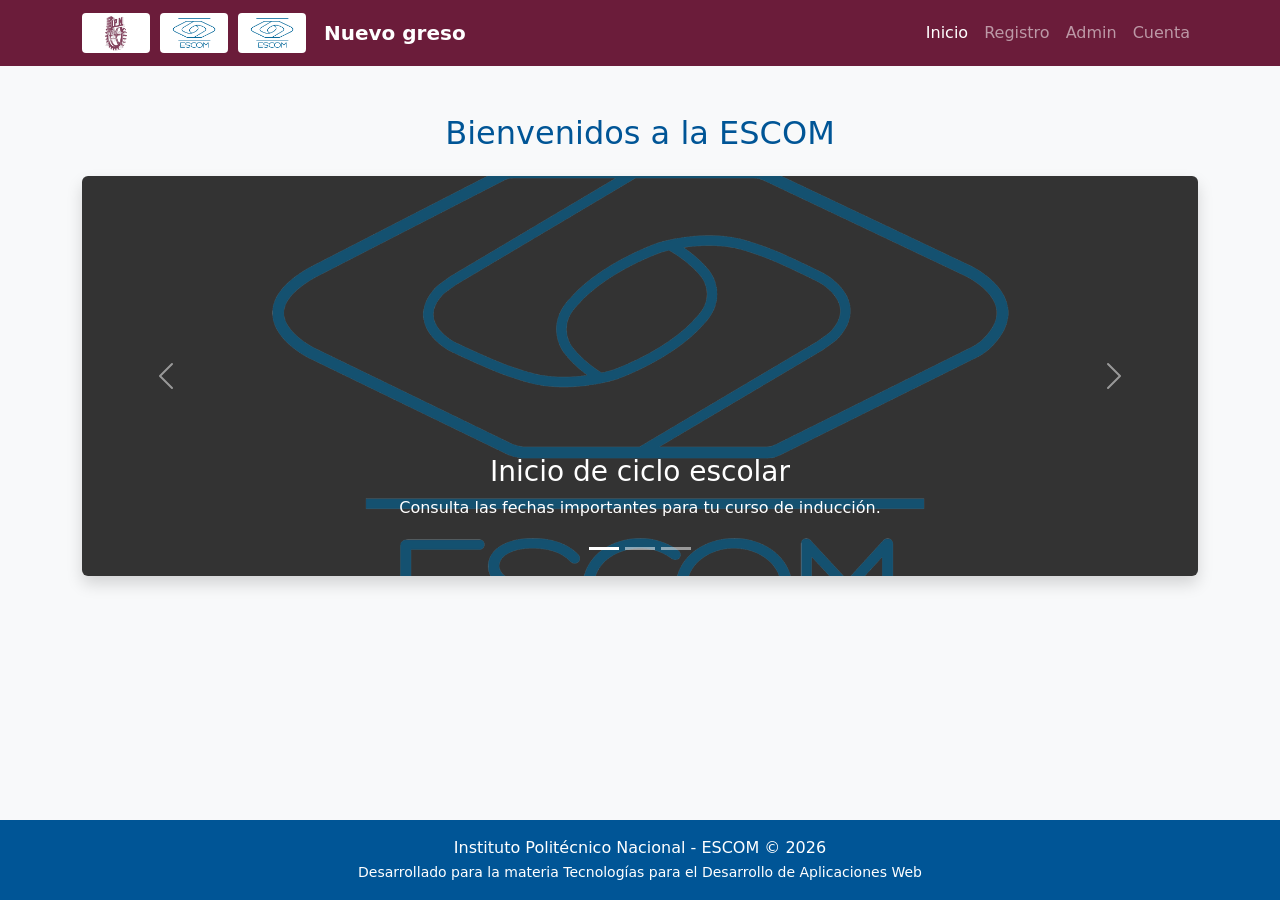
==== index.html @ b0d28801 "primer commit avance f1" ====
<!DOCTYPE html>
<html lang="es">
<head>
    <meta charset="UTF-8">
    <meta name="viewport" content="width=device-width, initial-scale=1.0">
    <title>Inicio - Nuevo Ingreso ESCOM</title>
    <!-- Bootstrap 5 CSS -->
    <link href="https://cdn.jsdelivr.net/npm/bootstrap@5.0.2/dist/css/bootstrap.min.css" rel="stylesheet" integrity="sha384-EVSTQN3/azprG1Anm3QDgpJLIm9Nao0Yz1ztcQTwFspd3yD65VohhpuuCOmLASjC" crossorigin="anonymous">
    <style>
        :root { --ipn-guinda: #6B1C3A; --escom-azul: #005596; }
        body { background-color: #f8f9fa; min-height: 100vh; display: flex; flex-direction: column; }
        .navbar { background-color: var(--ipn-guinda); }
        .navbar-brand img { height: 40px; margin-right: 10px; background-color: white; border-radius: 4px; padding: 2px; }
        main { flex: 1; }
        footer { background-color: var(--escom-azul); color: white; text-align: center; padding: 1rem 0; margin-top: auto; }
        .carousel-item { height: 400px; background-color: #333; }
        .carousel-item img { object-fit: cover; height: 100%; width: 100%; opacity: 0.6; }
    </style>
</head>
<body>

    <!-- Menú de Navegación -->
    <nav class="navbar navbar-expand-lg navbar-dark sticky-top">
        <div class="container">
            <a class="navbar-brand d-flex align-items-center" href="index.html">
                <img src="/imgs/IPN-Logo.png" alt="Logo IPN">
                <img src="/imgs/escudo_ESCOM.png" alt="Logo ESCOM">
                <img src="/imgs/escudo_ESCOM.png" alt="Logo Equipo">
                <span class="ms-2 fs-5 fw-bold d-none d-sm-block">Nuevo greso</span>
            </a>
            <button class="navbar-toggler" type="button" data-bs-toggle="collapse" data-bs-target="#navbarNav">
                <span class="navbar-toggler-icon"></span>
            </button>
            <div class="collapse navbar-collapse justify-content-end" id="navbarNav">
                <ul class="navbar-nav">
                    <li class="nav-item"><a class="nav-link active" href="index.html">Inicio</a></li>
                    <li class="nav-item"><a class="nav-link" href="registro.html">Registro</a></li>
                    <li class="nav-item"><a class="nav-link" href="admin.html">Admin</a></li>
                    <li class="nav-item"><a class="nav-link" href="cuenta.html">Cuenta</a></li>
                </ul>
            </div>
        </div>
    </nav>

    <main class="container my-5">
        <h2 class="text-center mb-4" style="color: var(--escom-azul);">Bienvenidos a la ESCOM</h2>
        
        <div id="noticiasSlider" class="carousel slide shadow rounded overflow-hidden" data-bs-ride="carousel">
            <div class="carousel-indicators">
                <button type="button" data-bs-target="#noticiasSlider" data-bs-slide-to="0" class="active"></button>
                <button type="button" data-bs-target="#noticiasSlider" data-bs-slide-to="1"></button>
                <button type="button" data-bs-target="#noticiasSlider" data-bs-slide-to="2"></button>
            </div>
            <div class="carousel-inner">
                <div class="carousel-item active">
                    <img src="/imgs/escudo_ESCOM.png" alt="Bienvenida">
                    <div class="carousel-caption d-none d-md-block">
                        <h3>Inicio de ciclo escolar</h3>
                        <p>Consulta las fechas importantes para tu curso de inducción.</p>
                    </div>
                </div>
                <div class="carousel-item">
                    <img src="/imgs/IPN-Logo.png" alt="Credencial">
                    <div class="carousel-caption d-none d-md-block">
                        <h3>Trámite de Credencial</h3>
                        <p>Revisa los requisitos para obtener tu credencial del IPN.</p>
                    </div>
                </div>
                <div class="carousel-item">
                    <img src="[https://images.unsplash.com/photo-1531482615713-2afd69097998?auto=format&fit=crop&w=1000&q=80](https://images.unsplash.com/photo-1531482615713-2afd69097998?auto=format&fit=crop&w=1000&q=80)" alt="Clubes">
                    <div class="carousel-caption d-none d-md-block">
                        <h3>Actividades Deportivas y Culturales</h3>
                        <p>Conoce los clubes de algoritmos, robótica y deportes.</p>
                    </div>
                </div>
            </div>
            <button class="carousel-control-prev" type="button" data-bs-target="#noticiasSlider" data-bs-slide="prev">
                <span class="carousel-control-prev-icon" aria-hidden="true"></span>
                <span class="visually-hidden">Anterior</span>
            </button>
            <button class="carousel-control-next" type="button" data-bs-target="#noticiasSlider" data-bs-slide="next">
                <span class="carousel-control-next-icon" aria-hidden="true"></span>
                <span class="visually-hidden">Siguiente</span>
            </button>
        </div>
    </main>

    <footer>
        <div class="container">
            <p class="mb-0">Instituto Politécnico Nacional - ESCOM &copy; 2026</p>
            <small>Desarrollado para la materia Tecnologías para el Desarrollo de Aplicaciones Web</small>
        </div>
    </footer>

    <!-- Bootstrap 5 JS -->
    <script src="https://cdn.jsdelivr.net/npm/bootstrap@5.0.2/dist/js/bootstrap.bundle.min.js" integrity="sha384-MrcW6ZMFYlzcLA8Nl+NtUVF0sA7MsXsP1UyJoMp4YLEuNSfAP+JcXn/tWtIaxVXM" crossorigin="anonymous"></script>
</body>
</html>
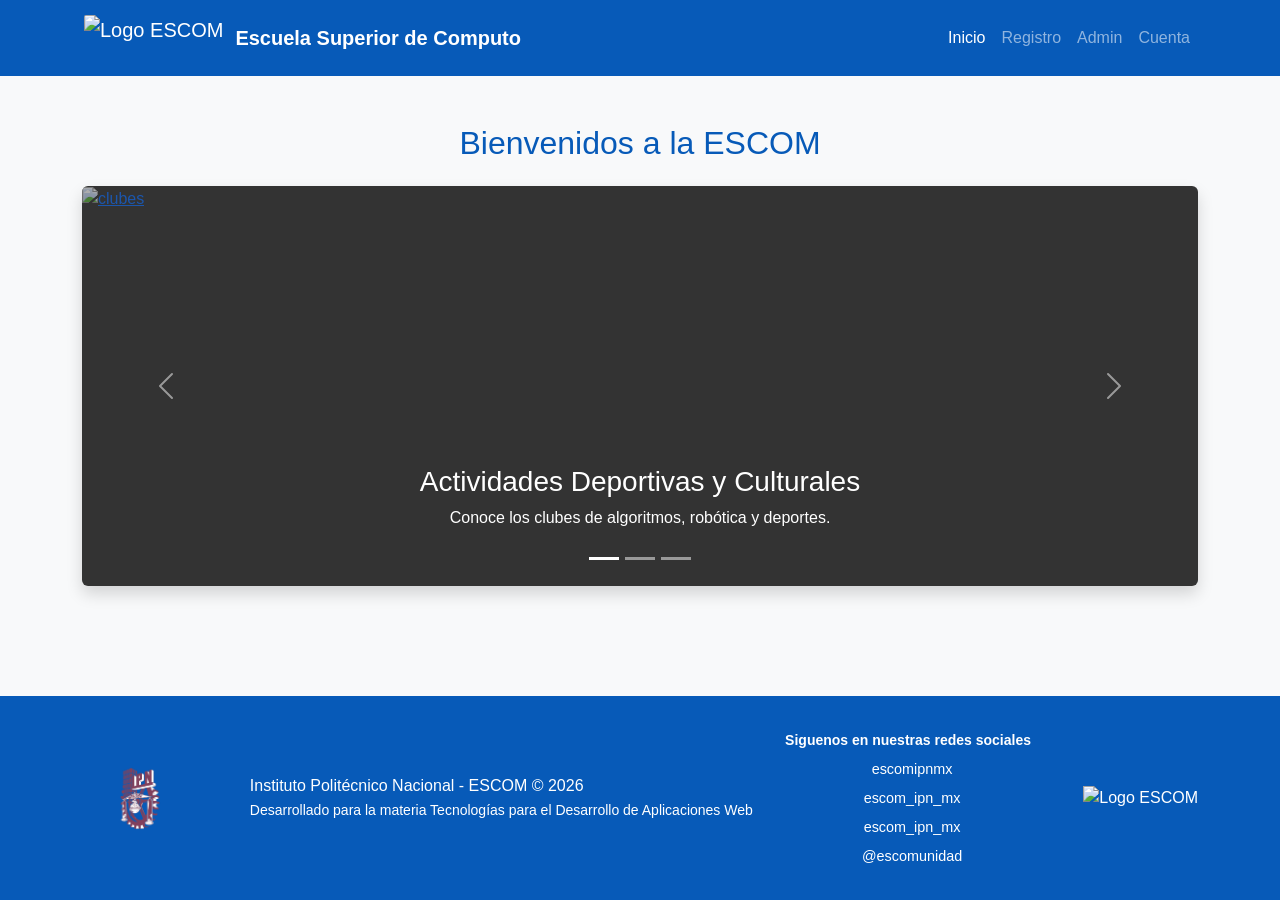
==== commit d9fd7fd7: "chequenlo" ====
--- a/index.html
+++ b/index.html
@@ -3,19 +3,10 @@
 <head>
     <meta charset="UTF-8">
     <meta name="viewport" content="width=device-width, initial-scale=1.0">
-    <title>Inicio - Nuevo Ingreso ESCOM</title>
+    <title>Escuela Superior de Cómputo - IPN</title>
     <!-- Bootstrap 5 CSS -->
     <link href="https://cdn.jsdelivr.net/npm/bootstrap@5.0.2/dist/css/bootstrap.min.css" rel="stylesheet" integrity="sha384-EVSTQN3/azprG1Anm3QDgpJLIm9Nao0Yz1ztcQTwFspd3yD65VohhpuuCOmLASjC" crossorigin="anonymous">
-    <style>
-        :root { --ipn-guinda: #6B1C3A; --escom-azul: #005596; }
-        body { background-color: #f8f9fa; min-height: 100vh; display: flex; flex-direction: column; }
-        .navbar { background-color: var(--ipn-guinda); }
-        .navbar-brand img { height: 40px; margin-right: 10px; background-color: white; border-radius: 4px; padding: 2px; }
-        main { flex: 1; }
-        footer { background-color: var(--escom-azul); color: white; text-align: center; padding: 1rem 0; margin-top: auto; }
-        .carousel-item { height: 400px; background-color: #333; }
-        .carousel-item img { object-fit: cover; height: 100%; width: 100%; opacity: 0.6; }
-    </style>
+    <link rel="stylesheet" href="css/estilos.css">
 </head>
 <body>
 
@@ -23,10 +14,8 @@
     <nav class="navbar navbar-expand-lg navbar-dark sticky-top">
         <div class="container">
             <a class="navbar-brand d-flex align-items-center" href="index.html">
-                <img src="/imgs/IPN-Logo.png" alt="Logo IPN">
-                <img src="/imgs/escudo_ESCOM.png" alt="Logo ESCOM">
-                <img src="/imgs/escudo_ESCOM.png" alt="Logo Equipo">
-                <span class="ms-2 fs-5 fw-bold d-none d-sm-block">Nuevo greso</span>
+                <img src="imgs/logoESCOMBlanco.png" alt="Logo ESCOM">
+                <span class="ms-2 fs-5 fw-bold d-none d-sm-block">Escuela Superior de Computo</span>
             </a>
             <button class="navbar-toggler" type="button" data-bs-toggle="collapse" data-bs-target="#navbarNav">
                 <span class="navbar-toggler-icon"></span>
@@ -53,21 +42,27 @@
             </div>
             <div class="carousel-inner">
                 <div class="carousel-item active">
-                    <img src="/imgs/escudo_ESCOM.png" alt="Bienvenida">
+                    <a href="https://www.escom.ipn.mx/nuevoingreso25_2/">
+                        <img class="carrusel" src="imgs/letrasESCOM.png" alt="Nuevo Ingreso">
+                    </a>
                     <div class="carousel-caption d-none d-md-block">
                         <h3>Inicio de ciclo escolar</h3>
                         <p>Consulta las fechas importantes para tu curso de inducción.</p>
                     </div>
                 </div>
                 <div class="carousel-item">
-                    <img src="/imgs/IPN-Logo.png" alt="Credencial">
+                    <a href="https://www.escom.ipn.mx/SSEIS/gestionescolar/servicios/tramite.php">
+                        <img src="imgs/credencial.png" alt="Credencial">
+                    </a>
                     <div class="carousel-caption d-none d-md-block">
                         <h3>Trámite de Credencial</h3>
                         <p>Revisa los requisitos para obtener tu credencial del IPN.</p>
                     </div>
                 </div>
-                <div class="carousel-item">
-                    <img src="[https://images.unsplash.com/photo-1531482615713-2afd69097998?auto=format&fit=crop&w=1000&q=80](https://images.unsplash.com/photo-1531482615713-2afd69097998?auto=format&fit=crop&w=1000&q=80)" alt="Clubes">
+                <div class="carousel-item active">
+                    <a href="https://www.escom.ipn.mx/htmls/escomunidad/clubs.php">
+                        <img src="imgs/clubes.png" alt="clubes">
+                    </a>
                     <div class="carousel-caption d-none d-md-block">
                         <h3>Actividades Deportivas y Culturales</h3>
                         <p>Conoce los clubes de algoritmos, robótica y deportes.</p>
@@ -86,10 +81,29 @@
     </main>
 
     <footer>
-        <div class="container">
-            <p class="mb-0">Instituto Politécnico Nacional - ESCOM &copy; 2026</p>
-            <small>Desarrollado para la materia Tecnologías para el Desarrollo de Aplicaciones Web</small>
+    <div class="container d-flex justify-content-between align-items-center py-3">
+        <img src="imgs/IPN-Logo.png" alt="Logo IPN" style="max-height: 65px;">
+        
+        <div class="contenedor-central-footer">
+            
+            <div class="bloque-texto">
+                <p class="mb-0">Instituto Politécnico Nacional - ESCOM &copy; 2026</p>
+                <small>Desarrollado para la materia Tecnologías para el Desarrollo de Aplicaciones Web</small>
+            </div>
+            
+            <div class="bloque-redes">
+                <small class="fw-bold titulo-redes-small">Siguenos en nuestras redes sociales</small>
+                <ul class="list-unstyled mb-0 lista-redes-footer">
+                    <li><a href="https://www.facebook.com/share/1BSBQNFr3F/" class="footer-link"><i class="bi bi-facebook me-2"></i>escomipnmx</a></li>
+                    <li><a href="https://www.instagram.com/escom_ipn_mx" class="footer-link"><i class="bi bi-instagram me-2"></i>escom_ipn_mx</a></li>
+                    <li><a href="https://www.tiktok.com/@escom_ipn_mx" class="footer-link"><i class="bi bi-tiktok me-2"></i>escom_ipn_mx</a></li>
+                    <li><a href="https://x.com/escomunidad/" class="footer-link"><i class="bi bi-twitter-x me-2"></i>@escomunidad</a></li>
+                </ul>
+            </div>
+
         </div>
+        <img src="imgs/logoESCOMBlanco.png" alt="Logo ESCOM" style="max-height: 65px;">
+    </div>
     </footer>
 
     <!-- Bootstrap 5 JS -->
--- a/css/estilos.css
+++ b/css/estilos.css
@@ -0,0 +1,115 @@
+*{
+    box-sizing: border-box;
+}
+:root{
+    --ipn-guinda: #075ab8; --escom-azul: #075ab8;
+}
+body {
+    background-color: #f8f9fa; min-height: 100vh; display: flex; flex-direction: column; font-family: 'Segoe UI', Tahoma, Geneva, Verdana, sans-serif;
+}
+.navbar {
+    background-color: var(--ipn-guinda);
+}
+.navbar-brand img {
+    height: 50px; margin-right: 2px; border-radius: 4px; padding: 2px;
+}
+main {
+    flex: 1; 
+}
+footer { 
+    background-color: var(--escom-azul); color: white; text-align: center; padding: 1rem 0; margin-top: auto; 
+}
+.carousel-item{ 
+    height: 400px; background-color: #333; border-width: 5px; 
+}
+.carousel-item img{
+    object-fit: cover; height: 100%; width: 100%; opacity: 0.6;
+}
+.contenedor-footer{
+    display: flex; justify-content: space-between; align-items: center; flex-wrap: wrap; padding: 15px 0;
+}
+.imagen-footer{
+    max-height: 50px; width: auto;
+}
+.texto-central{
+    text-align: center;
+}
+@media (max-width: 699px){
+    .contenedor-footer {
+        flex-direction: column;
+    }
+}
+
+.contenedor-central-footer {
+    flex: 1;
+    max-width: 65%;
+    display: flex;
+    flex-direction: column;
+    align-items: center;
+    text-align: center;
+    gap: 15px;
+}
+
+.lista-redes-footer {
+    display: flex;
+    flex-direction: column;
+    align-items: center;
+    gap: 5px;
+    margin-top: 5px;
+}
+
+.footer-link {
+    color: inherit;
+    text-decoration: none;
+    font-size: 0.9rem;
+}
+
+@media (min-width: 700px) {
+    .contenedor-central-footer {
+        flex-direction: row;
+        justify-content: space-between;
+        align-items: center;
+        max-width: 70%;
+    }
+    .bloque-texto {
+        text-align: left;
+    }
+    .bloque-redes {
+        text-align: center;
+    }
+    .lista-redes-footer {
+        align-items: center;
+        margin-top: 5px;
+    }
+}
+
+/* Carrusel: mostrar caption reducido en móvil */
+.carousel-caption {
+    display: block !important;
+}
+@media (max-width: 767px) {
+    .carousel-caption {
+        bottom: 8px;
+        padding: 6px 10px;
+        background: rgba(0,0,0,0.45);
+        border-radius: 6px;
+    }
+    .carousel-caption h3 {
+        font-size: 0.95rem;
+        margin-bottom: 2px;
+    }
+    .carousel-caption p {
+        font-size: 0.75rem;
+        margin-bottom: 0;
+    }
+}
+
+/* Cards de login (admin/cuenta) no se achaten en móvil */
+@media (max-width: 575px) {
+    .card.shadow.mt-5 {
+        margin-top: 1.5rem !important;
+    }
+    .card-body.p-4 {
+        padding: 1.25rem !important;
+    }
+}
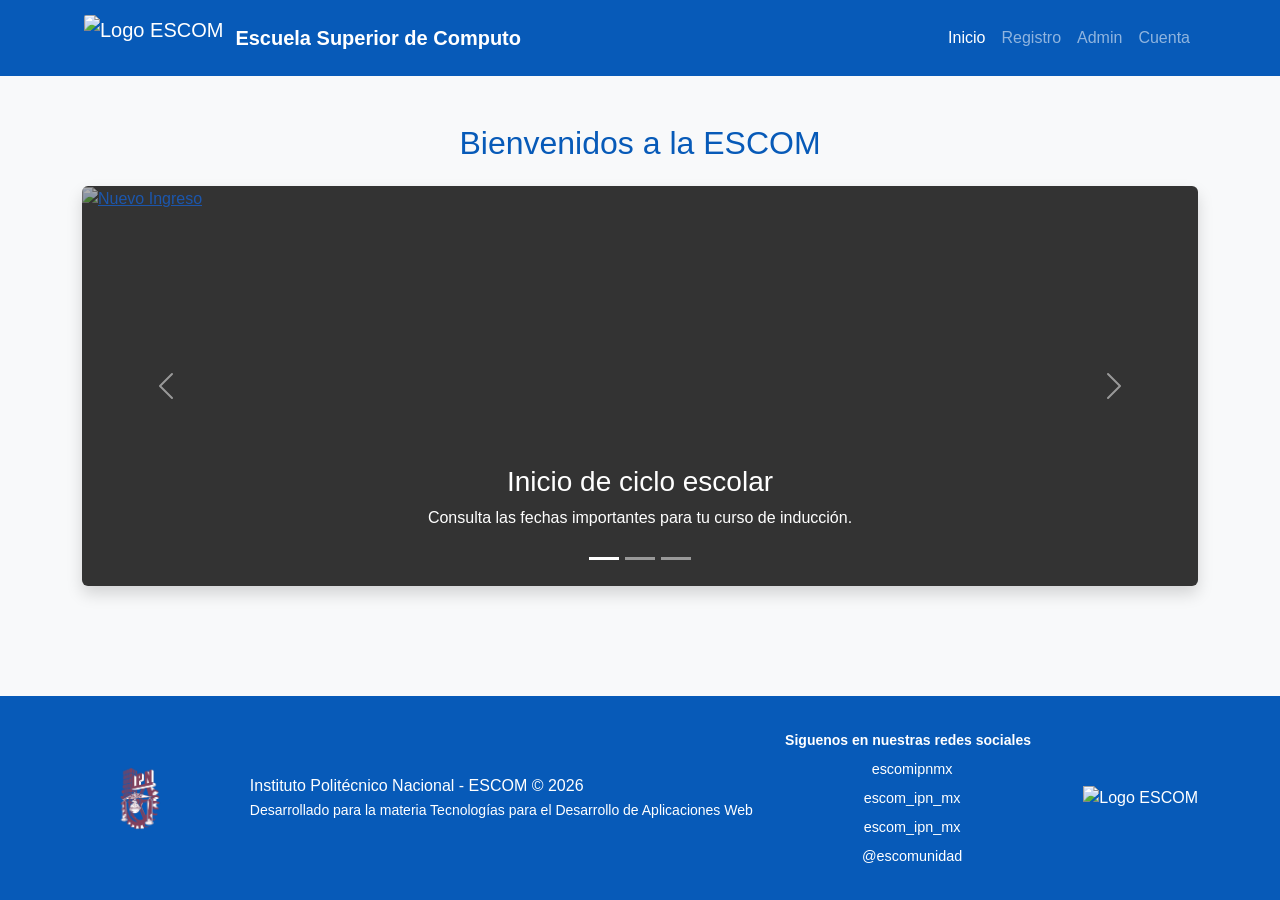
==== commit 9dcd9dd6: "chequenlo" ====
--- a/index.html
+++ b/index.html
@@ -59,7 +59,7 @@
                         <p>Revisa los requisitos para obtener tu credencial del IPN.</p>
                     </div>
                 </div>
-                <div class="carousel-item active">
+                <div class="carousel-item">
                     <a href="https://www.escom.ipn.mx/htmls/escomunidad/clubs.php">
                         <img src="imgs/clubes.png" alt="clubes">
                     </a>
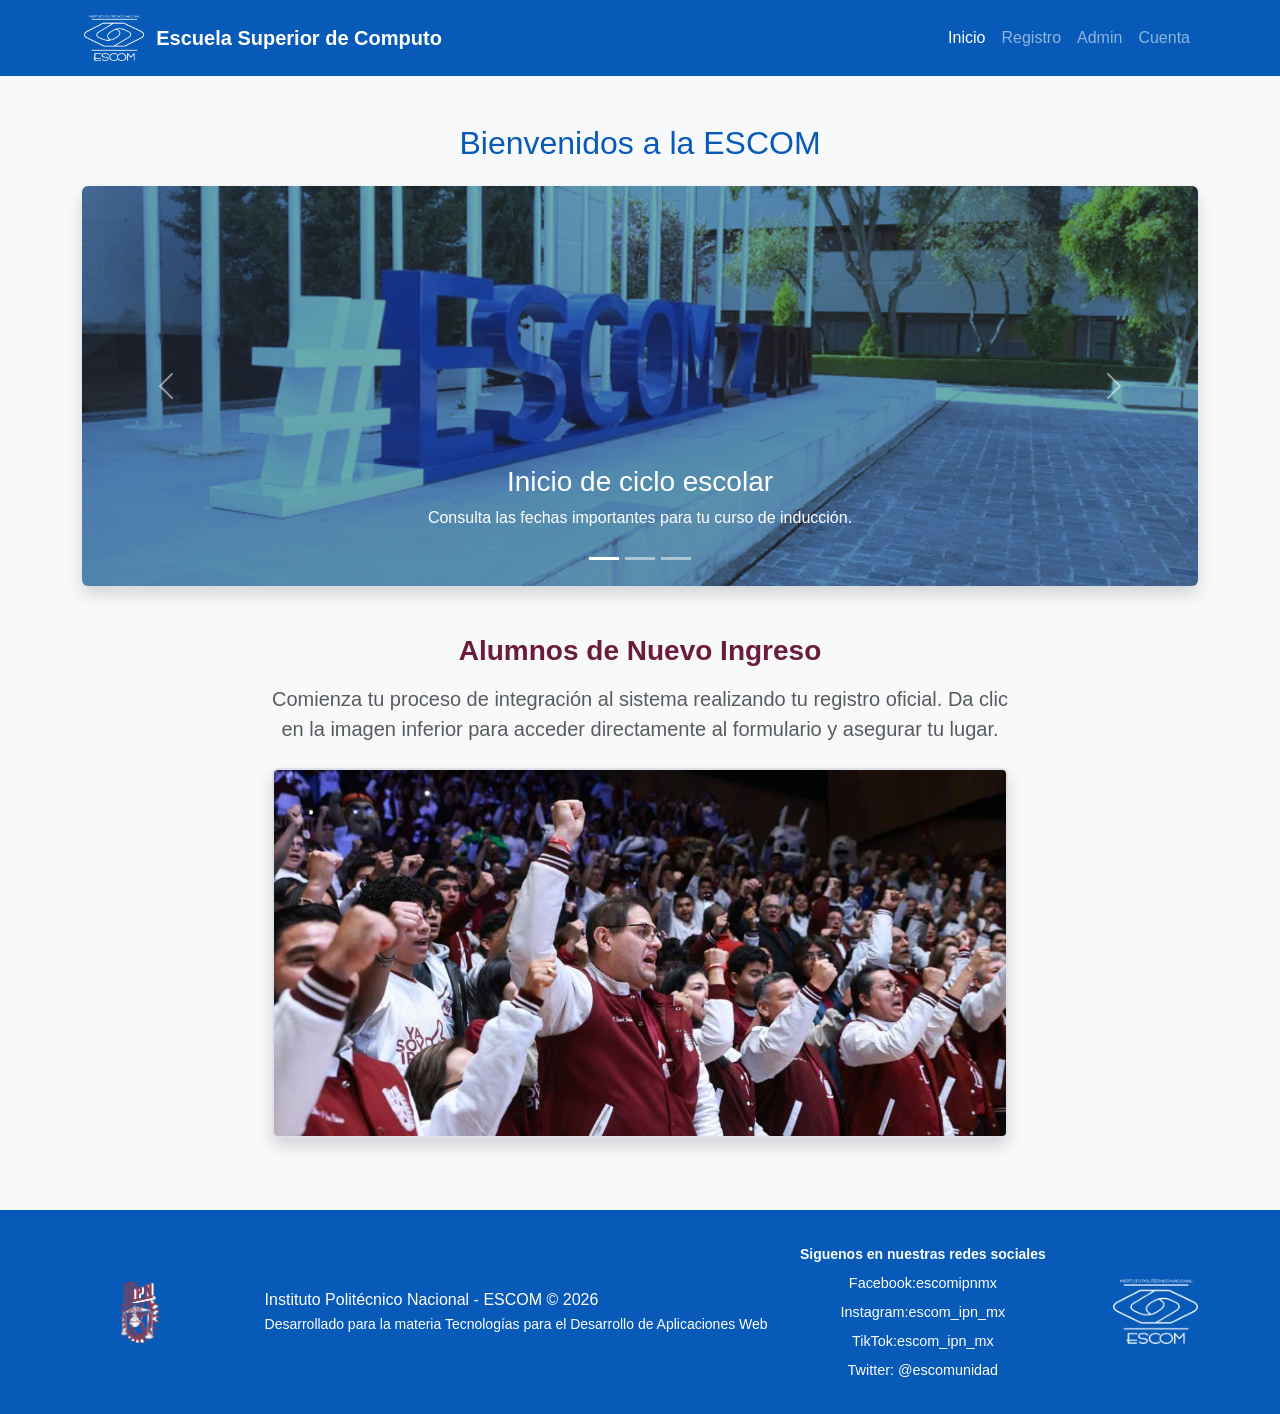
==== commit 548aedba: "Add student registration section and update footer links" ====
--- a/index.html
+++ b/index.html
@@ -78,6 +78,18 @@
                 <span class="visually-hidden">Siguiente</span>
             </button>
         </div>
+        <div class="row justify-content-center mt-5 mb-4 text-center">
+            <div class="col-md-8">
+                <h3 style="color: var(--ipn-guinda);" class="fw-bold mb-3">Alumnos de Nuevo Ingreso</h3>
+                <p class="fs-5 text-muted">
+                    Comienza tu proceso de integración al sistema realizando tu registro oficial. 
+                    Da clic en la imagen inferior para acceder directamente al formulario y asegurar tu lugar.
+                </p>
+                <a href="registro.html" class="d-inline-block mt-2">
+                    <img src="imgs/nuevoIngreso.png" alt="Registro" class="img-fluid rounded shadow border border-2">
+                </a>
+            </div>
+        </div>
     </main>
 
     <footer>
@@ -90,17 +102,15 @@
                 <p class="mb-0">Instituto Politécnico Nacional - ESCOM &copy; 2026</p>
                 <small>Desarrollado para la materia Tecnologías para el Desarrollo de Aplicaciones Web</small>
             </div>
-            
             <div class="bloque-redes">
                 <small class="fw-bold titulo-redes-small">Siguenos en nuestras redes sociales</small>
                 <ul class="list-unstyled mb-0 lista-redes-footer">
-                    <li><a href="https://www.facebook.com/share/1BSBQNFr3F/" class="footer-link"><i class="bi bi-facebook me-2"></i>escomipnmx</a></li>
-                    <li><a href="https://www.instagram.com/escom_ipn_mx" class="footer-link"><i class="bi bi-instagram me-2"></i>escom_ipn_mx</a></li>
-                    <li><a href="https://www.tiktok.com/@escom_ipn_mx" class="footer-link"><i class="bi bi-tiktok me-2"></i>escom_ipn_mx</a></li>
-                    <li><a href="https://x.com/escomunidad/" class="footer-link"><i class="bi bi-twitter-x me-2"></i>@escomunidad</a></li>
+                    <li><a href="https://www.facebook.com/share/1BSBQNFr3F/" class="footer-link">Facebook:escomipnmx</a></li>
+                    <li><a href="https://www.instagram.com/escom_ipn_mx" class="footer-link">Instagram:escom_ipn_mx</a></li>
+                    <li><a href="https://www.tiktok.com/@escom_ipn_mx" class="footer-link">TikTok:escom_ipn_mx</a></li>
+                    <li><a href="https://x.com/escomunidad/" class="footer-link">Twitter: @escomunidad</a></li>
                 </ul>
             </div>
-
         </div>
         <img src="imgs/logoESCOMBlanco.png" alt="Logo ESCOM" style="max-height: 65px;">
     </div>
--- a/css/estilos.css
+++ b/css/estilos.css
@@ -2,13 +2,13 @@
     box-sizing: border-box;
 }
 :root{
-    --ipn-guinda: #075ab8; --escom-azul: #075ab8;
+    --ipn-guinda: #6B1C3A; --escom-azul: #075ab8;
 }
 body {
     background-color: #f8f9fa; min-height: 100vh; display: flex; flex-direction: column; font-family: 'Segoe UI', Tahoma, Geneva, Verdana, sans-serif;
 }
 .navbar {
-    background-color: var(--ipn-guinda);
+    background-color: var(--escom-azul);
 }
 .navbar-brand img {
     height: 50px; margin-right: 2px; border-radius: 4px; padding: 2px;
@@ -104,12 +104,24 @@
     }
 }
 
-/* Cards de login (admin/cuenta) no se achaten en móvil */
-@media (max-width: 575px) {
+@media (max-width: 768px) {
     .card.shadow.mt-5 {
-        margin-top: 1.5rem !important;
+        margin-top: 2rem !important;
+        border-radius: 12px;
+        border: none;
     }
     .card-body.p-4 {
-        padding: 1.25rem !important;
+        padding: 1.5rem 1.2rem !important;
     }
-}+    .card .form-control {
+        padding: 0.8rem;
+        font-size: 1rem;
+        border-radius: 8px;
+    }
+    .card .btn {
+        padding: 0.8rem;
+        font-size: 1.1rem;
+        border-radius: 8px;
+        font-weight: 600;
+    }
+}
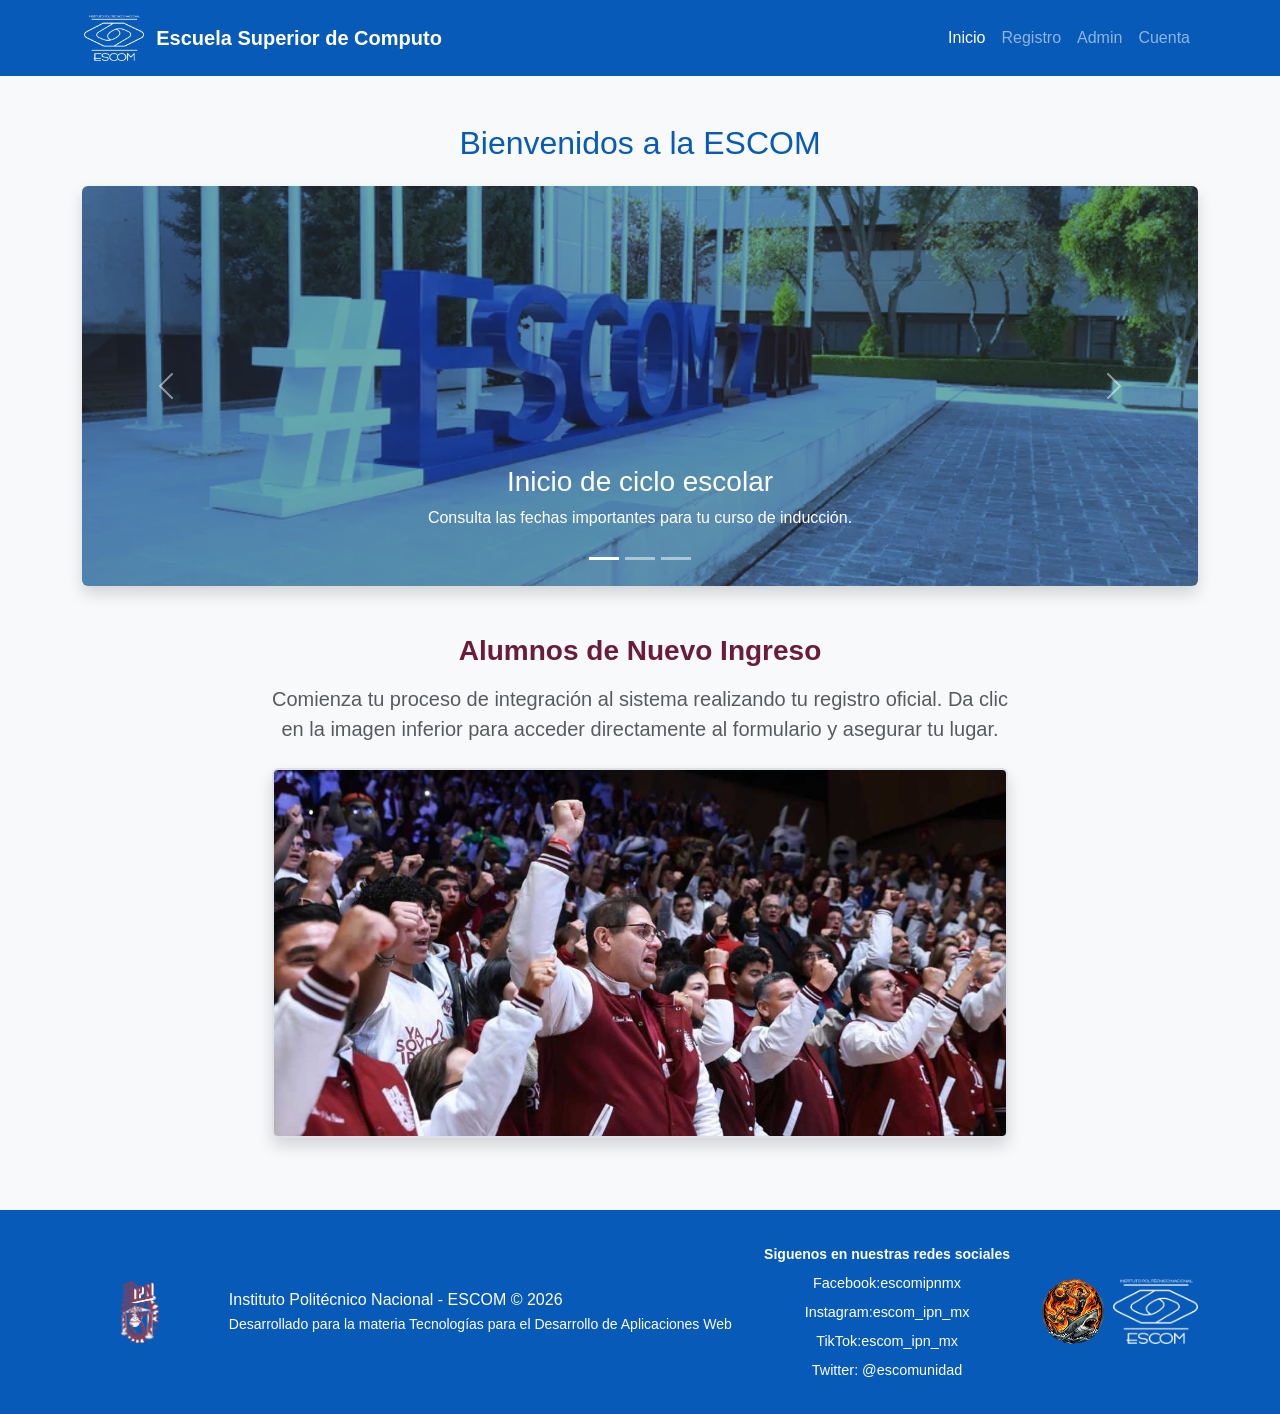
==== commit 665db323: "Cambios finales" ====
--- a/index.html
+++ b/index.html
@@ -112,7 +112,10 @@
                 </ul>
             </div>
         </div>
-        <img src="imgs/logoESCOMBlanco.png" alt="Logo ESCOM" style="max-height: 65px;">
+        <div class="d-flex align-items-center gap-2">
+            <img src="imgs/Logo_Equipo.png" alt="Logo del equipo" style="max-height: 65px;">
+            <img src="imgs/logoESCOMBlanco.png" alt="Logo ESCOM" style="max-height: 65px;">
+        </div>
     </div>
     </footer>
 
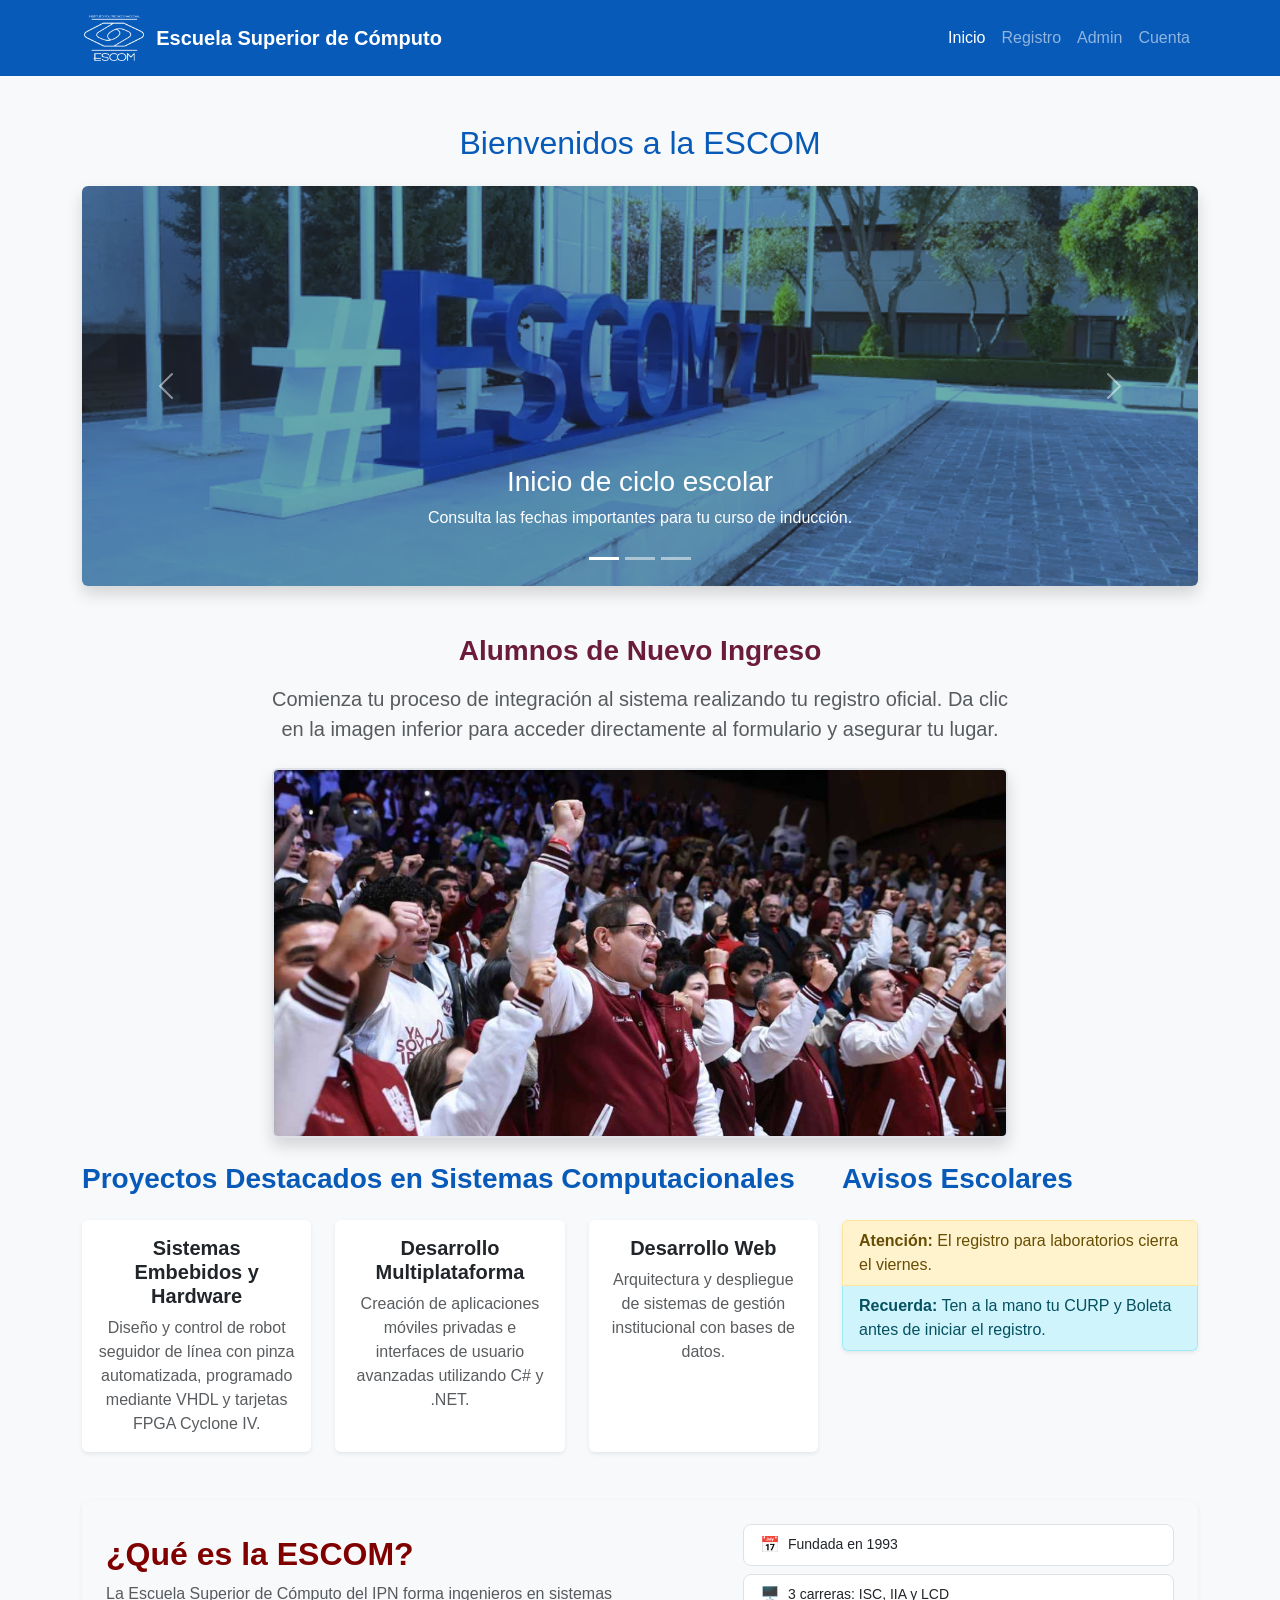
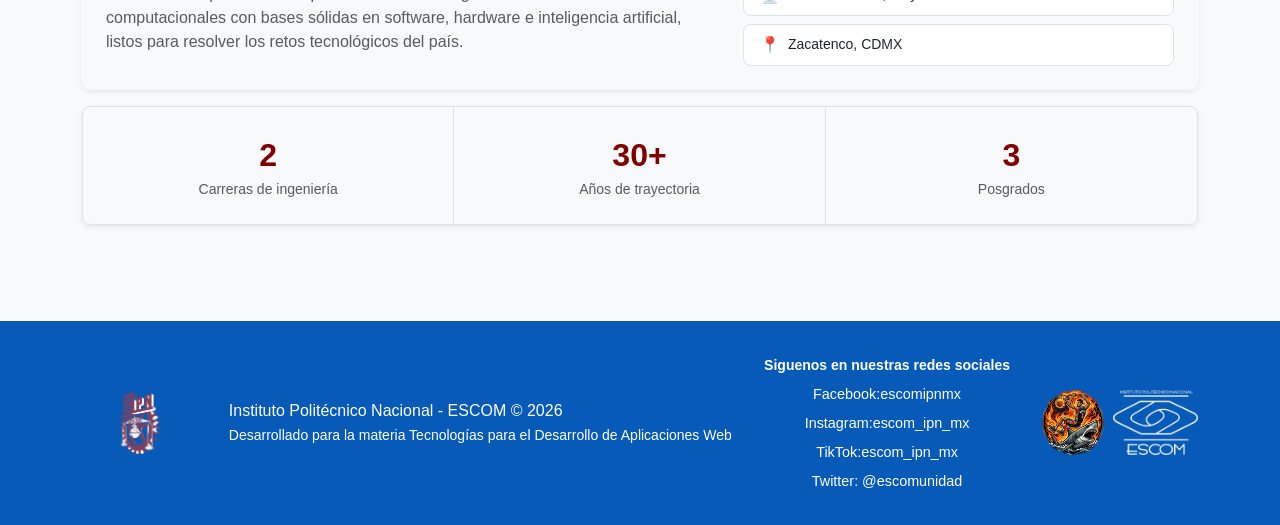
==== commit 4f293230: "Repito hay que checar ortografia" ====
--- a/index.html
+++ b/index.html
@@ -15,7 +15,7 @@
         <div class="container">
             <a class="navbar-brand d-flex align-items-center" href="index.html">
                 <img src="imgs/logoESCOMBlanco.png" alt="Logo ESCOM">
-                <span class="ms-2 fs-5 fw-bold d-none d-sm-block">Escuela Superior de Computo</span>
+                <span class="ms-2 fs-5 fw-bold d-none d-sm-block">Escuela Superior de Cómputo</span>
             </a>
             <button class="navbar-toggler" type="button" data-bs-toggle="collapse" data-bs-target="#navbarNav">
                 <span class="navbar-toggler-icon"></span>
@@ -42,7 +42,7 @@
             </div>
             <div class="carousel-inner">
                 <div class="carousel-item active">
-                    <a href="https://www.escom.ipn.mx/nuevoingreso25_2/">
+                    <a href="https://www.escom.ipn.mx/nuevoingreso25_2/" target="_blank" rel="noopener noreferrer">
                         <img class="carrusel" src="imgs/letrasESCOM.png" alt="Nuevo Ingreso">
                     </a>
                     <div class="carousel-caption d-none d-md-block">
@@ -51,7 +51,7 @@
                     </div>
                 </div>
                 <div class="carousel-item">
-                    <a href="https://www.escom.ipn.mx/SSEIS/gestionescolar/servicios/tramite.php">
+                    <a href="https://www.escom.ipn.mx/SSEIS/gestionescolar/servicios/tramite.php" target="_blank" rel="noopener noreferrer">
                         <img src="imgs/credencial.png" alt="Credencial">
                     </a>
                     <div class="carousel-caption d-none d-md-block">
@@ -60,7 +60,7 @@
                     </div>
                 </div>
                 <div class="carousel-item">
-                    <a href="https://www.escom.ipn.mx/htmls/escomunidad/clubs.php">
+                    <a href="https://www.escom.ipn.mx/htmls/escomunidad/clubs.php" target="_blank" rel="noopener noreferrer">
                         <img src="imgs/clubes.png" alt="clubes">
                     </a>
                     <div class="carousel-caption d-none d-md-block">
@@ -90,6 +90,98 @@
                 </a>
             </div>
         </div>
+                <!-- 2. Proyectos Destacados y 3. Tablero de Avisos -->
+        <div class="row g-4 mb-5">
+            <div class="col-lg-8">
+                <h3 class="fw-bold mb-4" style="color: var(--escom-azul);">Proyectos Destacados en Sistemas Computacionales</h3>
+                <div class="row g-4">
+                    <div class="col-md-4">
+                        <div class="card h-100 shadow-sm border-0">
+                            <div class="card-body text-center">
+                                <h5 class="card-title fw-bold">Sistemas Embebidos y Hardware</h5>
+                                <p class="card-text text-muted">
+                                    Diseño y control de robot seguidor de línea con pinza automatizada, programado mediante VHDL y tarjetas FPGA Cyclone IV.
+                                </p>
+                            </div>
+                        </div>
+                    </div>
+                    <div class="col-md-4">
+                        <div class="card h-100 shadow-sm border-0">
+                            <div class="card-body text-center">
+                                <h5 class="card-title fw-bold">Desarrollo Multiplataforma</h5>
+                                <p class="card-text text-muted">
+                                    Creación de aplicaciones móviles privadas e interfaces de usuario avanzadas utilizando C# y .NET.
+                                </p>
+                            </div>
+                        </div>
+                    </div>
+                    <div class="col-md-4">
+                        <div class="card h-100 shadow-sm border-0">
+                            <div class="card-body text-center">
+                                <h5 class="card-title fw-bold">Desarrollo Web</h5>
+                                <p class="card-text text-muted">
+                                    Arquitectura y despliegue de sistemas de gestión institucional con bases de datos.
+                                </p>
+                            </div>
+                        </div>
+                    </div>
+                </div>
+            </div>
+
+            <div class="col-lg-4">
+                <h3 class="fw-bold mb-4" style="color: var(--escom-azul);">Avisos Escolares</h3>
+                <div class="list-group shadow-sm">
+                    <div class="list-group-item list-group-item-warning">
+                        <strong>Atención:</strong> El registro para laboratorios cierra el viernes.
+                    </div>
+                    <div class="list-group-item list-group-item-info">
+                        <strong>Recuerda:</strong> Ten a la mano tu CURP y Boleta antes de iniciar el registro.
+                    </div>
+                </div>
+            </div>
+        </div>
+                <div class="p-4 mb-3 bg-light rounded-3 shadow-sm">
+            <div class="row align-items-center g-4">
+                <div class="col-lg-7">
+                    <h1 class="fs-2 fw-bold" style="color: #800000;">¿Qué es la ESCOM?</h1>
+                    <p class="text-muted mb-0">
+                        La Escuela Superior de Cómputo del IPN forma ingenieros en sistemas computacionales con bases sólidas en software, hardware e inteligencia artificial, listos para resolver los retos tecnológicos del país.
+                    </p>
+                </div>
+                <div class="col-lg-5">
+                    <div class="d-flex flex-column gap-2">
+                        <div class="bg-white border rounded-3 px-3 py-2 d-flex align-items-center gap-2">
+                            <span style="color: #800000;">📅</span>
+                            <span class="small">Fundada en 1993</span>
+                        </div>
+                        <div class="bg-white border rounded-3 px-3 py-2 d-flex align-items-center gap-2">
+                            <span style="color: #800000;">🖥️</span>
+                            <span class="small">3 carreras: ISC, IIA y LCD</span>
+                        </div>
+                        <div class="bg-white border rounded-3 px-3 py-2 d-flex align-items-center gap-2">
+                            <span style="color: #800000;">📍</span>
+                            <span class="small">Zacatenco, CDMX</span>
+                        </div>
+                    </div>
+                </div>
+            </div>
+        </div>
+
+        <!-- Franja de datos institucionales -->
+        <div class="row text-center mb-5 g-0 border rounded-3 overflow-hidden shadow-sm">
+            <div class="col-md-4 py-4 border-end">
+                <div class="fs-2 fw-bold" style="color: #800000;">2</div>
+                <div class="text-muted small">Carreras de ingeniería</div>
+            </div>
+            <div class="col-md-4 py-4 border-end">
+                <div class="fs-2 fw-bold" style="color: #800000;">30+</div>
+                <div class="text-muted small">Años de trayectoria</div>
+            </div>
+            <div class="col-md-4 py-4">
+                <div class="fs-2 fw-bold" style="color: #800000;">3</div>
+                <div class="text-muted small">Posgrados</div>
+            </div>
+        </div>
     </main>
 
     <footer>
@@ -122,4 +214,4 @@
     <!-- Bootstrap 5 JS -->
     <script src="https://cdn.jsdelivr.net/npm/bootstrap@5.0.2/dist/js/bootstrap.bundle.min.js" integrity="sha384-MrcW6ZMFYlzcLA8Nl+NtUVF0sA7MsXsP1UyJoMp4YLEuNSfAP+JcXn/tWtIaxVXM" crossorigin="anonymous"></script>
 </body>
-</html>
+</html>
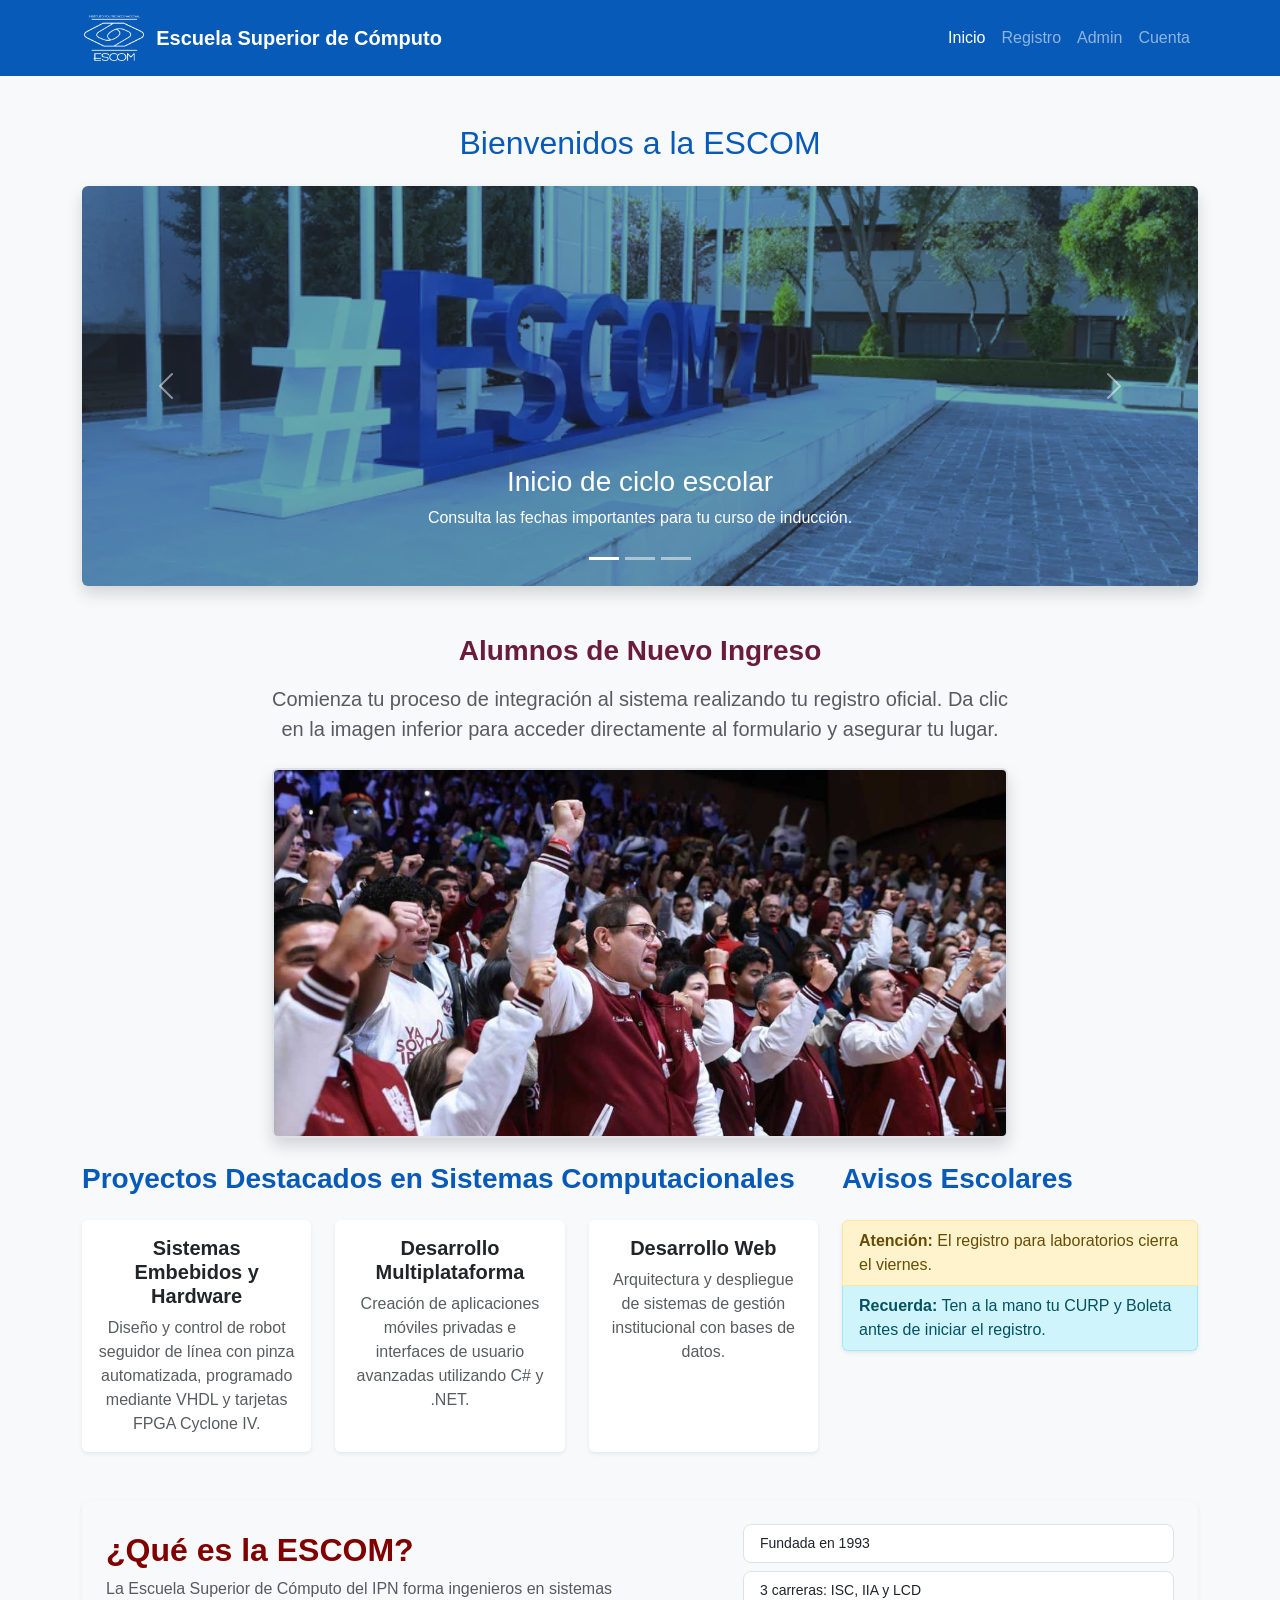
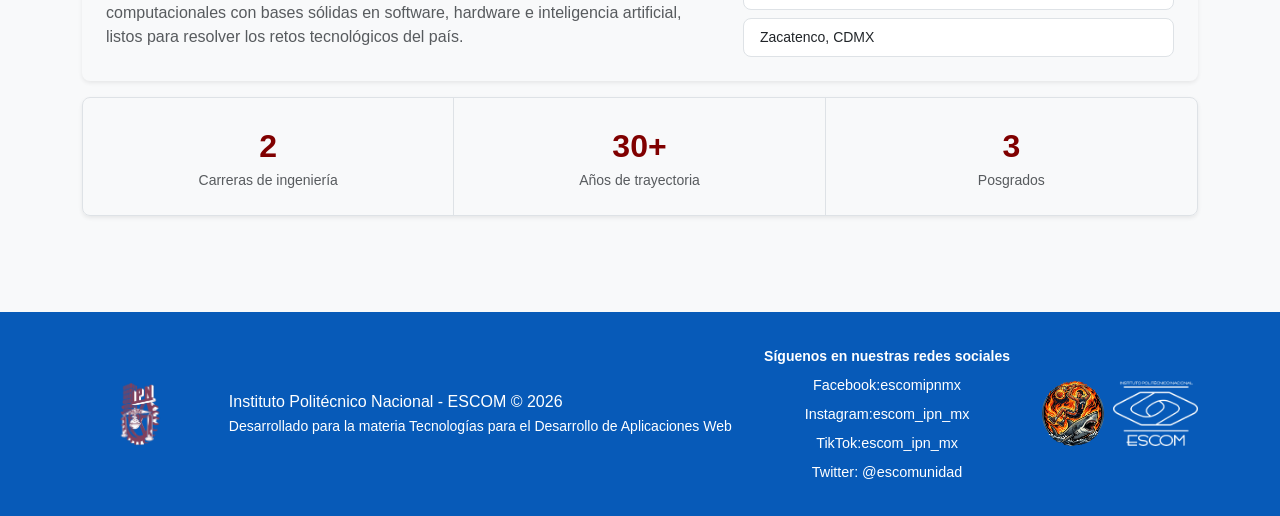
==== commit 2cfd90aa: "Ya quedo chinga" ====
--- a/index.html
+++ b/index.html
@@ -42,7 +42,7 @@
             </div>
             <div class="carousel-inner">
                 <div class="carousel-item active">
-                    <a href="https://www.escom.ipn.mx/nuevoingreso25_2/" target="_blank" rel="noopener noreferrer">
+                    <a href="https://www.escom.ipn.mx/nuevoingreso26_2/" target="_blank" rel="noopener noreferrer">
                         <img class="carrusel" src="imgs/letrasESCOM.png" alt="Nuevo Ingreso">
                     </a>
                     <div class="carousel-caption d-none d-md-block">
@@ -51,7 +51,7 @@
                     </div>
                 </div>
                 <div class="carousel-item">
-                    <a href="https://www.escom.ipn.mx/SSEIS/gestionescolar/servicios/tramite.php" target="_blank" rel="noopener noreferrer">
+                    <a href="https://servicios.dae.ipn.mx/credenciales/" target="_blank" rel="noopener noreferrer">
                         <img src="imgs/credencial.png" alt="Credencial">
                     </a>
                     <div class="carousel-caption d-none d-md-block">
@@ -90,7 +90,7 @@
                 </a>
             </div>
         </div>
-                <!-- 2. Proyectos Destacados y 3. Tablero de Avisos -->
+
         <div class="row g-4 mb-5">
             <div class="col-lg-8">
                 <h3 class="fw-bold mb-4" style="color: var(--escom-azul);">Proyectos Destacados en Sistemas Computacionales</h3>
@@ -151,15 +151,12 @@
                 <div class="col-lg-5">
                     <div class="d-flex flex-column gap-2">
                         <div class="bg-white border rounded-3 px-3 py-2 d-flex align-items-center gap-2">
-                            <span style="color: #800000;">📅</span>
                             <span class="small">Fundada en 1993</span>
                         </div>
                         <div class="bg-white border rounded-3 px-3 py-2 d-flex align-items-center gap-2">
-                            <span style="color: #800000;">🖥️</span>
                             <span class="small">3 carreras: ISC, IIA y LCD</span>
                         </div>
                         <div class="bg-white border rounded-3 px-3 py-2 d-flex align-items-center gap-2">
-                            <span style="color: #800000;">📍</span>
                             <span class="small">Zacatenco, CDMX</span>
                         </div>
                     </div>
@@ -167,7 +164,6 @@
             </div>
         </div>
 
-        <!-- Franja de datos institucionales -->
         <div class="row text-center mb-5 g-0 border rounded-3 overflow-hidden shadow-sm">
             <div class="col-md-4 py-4 border-end">
                 <div class="fs-2 fw-bold" style="color: #800000;">2</div>
@@ -195,7 +191,7 @@
                 <small>Desarrollado para la materia Tecnologías para el Desarrollo de Aplicaciones Web</small>
             </div>
             <div class="bloque-redes">
-                <small class="fw-bold titulo-redes-small">Siguenos en nuestras redes sociales</small>
+                <small class="fw-bold titulo-redes-small">Síguenos en nuestras redes sociales</small>
                 <ul class="list-unstyled mb-0 lista-redes-footer">
                     <li><a href="https://www.facebook.com/share/1BSBQNFr3F/" class="footer-link">Facebook:escomipnmx</a></li>
                     <li><a href="https://www.instagram.com/escom_ipn_mx" class="footer-link">Instagram:escom_ipn_mx</a></li>
@@ -211,7 +207,6 @@
     </div>
     </footer>
 
-    <!-- Bootstrap 5 JS -->
     <script src="https://cdn.jsdelivr.net/npm/bootstrap@5.0.2/dist/js/bootstrap.bundle.min.js" integrity="sha384-MrcW6ZMFYlzcLA8Nl+NtUVF0sA7MsXsP1UyJoMp4YLEuNSfAP+JcXn/tWtIaxVXM" crossorigin="anonymous"></script>
 </body>
 </html>
